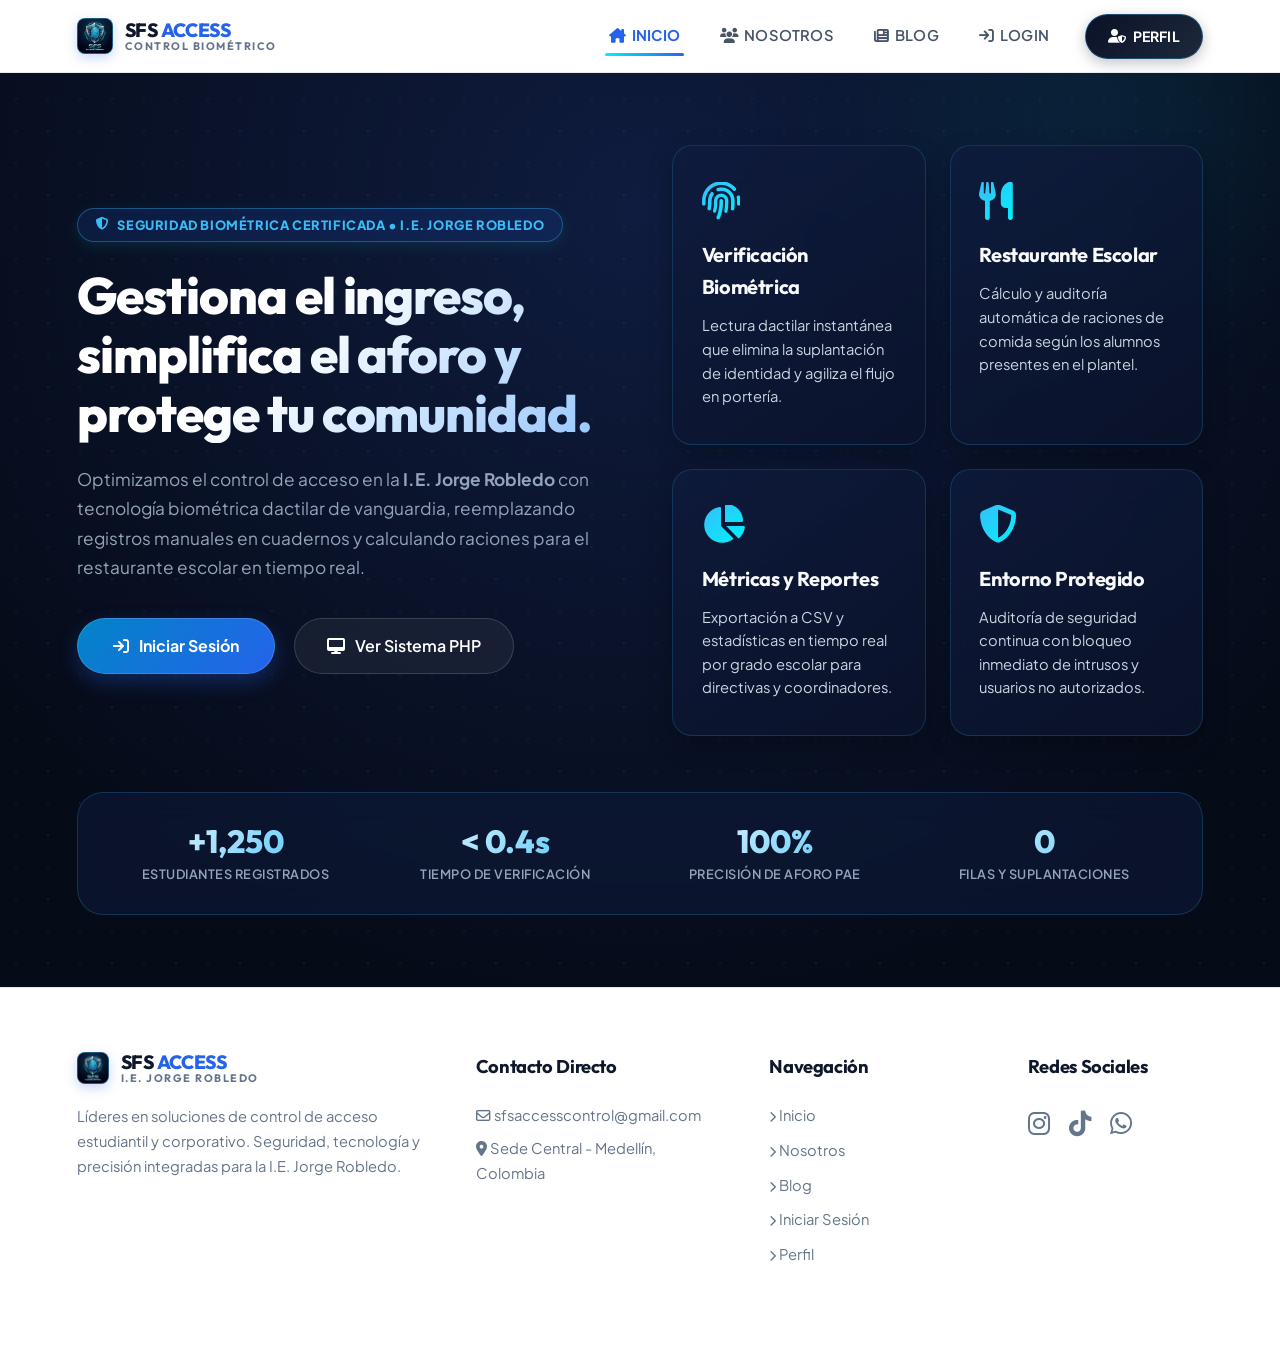
==== docs/mockups/index.html @ a1b6cde6 "Initial commit" ====
<!DOCTYPE html>
<html lang="es">
<head>
    <meta charset="UTF-8">
    <meta name="viewport" content="width=device-width, initial-scale=1.0">
    <title>SFS Access Control - Seguridad y Control Biométrico Institucional</title>
    <link rel="icon" type="image/svg+xml" href="../../assets/img/favicon.svg">
    <link rel="stylesheet" href="../../assets/css/styles.css">
    <!-- FontAwesome 6 Icons CDN -->
    <link rel="stylesheet" href="https://cdnjs.cloudflare.com/ajax/libs/font-awesome/6.4.0/css/all.min.css" integrity="sha512-iecdLmaskl7CVkqkXNQ/ZH/XLlvWZOJyj7Yy7tcenmpD1ypASozpmT/E0iPtmFIB46ZmdtAc9eNBvH0H/ZpiBw==" crossorigin="anonymous" referrerpolicy="no-referrer" />
</head>

<body>
    <!-- NAVBAR -->
    <nav class="navbar">
        <a href="index.html" class="logo">
            <div class="logo-icon-emblem">
                <img src="../../assets/img/sfs-logo-emblem.png" alt="SFS Logo" onerror="this.parentElement.innerHTML='<i class=\'fa-solid fa-fingerprint\'></i>'">
            </div>
            <div class="logo-title-group">
                <span class="logo-brand-text">SFS <span>ACCESS</span></span>
                <span class="logo-tag-text">CONTROL BIOMÉTRICO</span>
            </div>
        </a>
        <ul class="nav-links">
            <li><a href="index.html" class="active"><i class="fa-solid fa-house-chimney"></i> INICIO</a></li>
            <li><a href="nosotros.html"><i class="fa-solid fa-users"></i> NOSOTROS</a></li>
            <li><a href="blog.html"><i class="fa-solid fa-newspaper"></i> BLOG</a></li>
            <li><a href="login.html"><i class="fa-solid fa-arrow-right-to-bracket"></i> LOGIN</a></li>
            <li><a href="perfil.html" class="btn-perfil"><i class="fa-solid fa-user-shield"></i> PERFIL</a></li>
        </ul>
    </nav>

    <!-- HERO SECTION -->
    <main class="hero-dark">
        <div style="width: 100%; max-width: 1320px; margin: auto; position: relative; z-index: 10;">
            <div class="inicio-container">
                <div>
                    <div class="tag-badge">
                        <i class="fa-solid fa-shield-halved"></i> SEGURIDAD BIOMÉTRICA CERTIFICADA &bull; I.E. JORGE ROBLEDO
                    </div>
                    <h1 class="hero-title">Gestiona el ingreso, simplifica el aforo y protege tu comunidad.</h1>
                    <p class="hero-desc">
                        Optimizamos el control de acceso en la <strong>I.E. Jorge Robledo</strong> con tecnología biométrica dactilar de vanguardia, reemplazando registros manuales en cuadernos y calculando raciones para el restaurante escolar en tiempo real.
                    </p>
                    <div class="hero-btn-group">
                        <a href="login.html" class="btn-primary">
                            <i class="fa-solid fa-arrow-right-to-bracket"></i> Iniciar Sesión
                        </a>
                        <a href="login.php" class="btn-secondary-dark">
                            <i class="fa-solid fa-desktop"></i> Ver Sistema PHP
                        </a>
                    </div>
                </div>

                <div class="cards-2x2">
                    <div class="feature-card">
                        <i class="fa-solid fa-fingerprint"></i>
                        <h3>Verificación Biométrica</h3>
                        <p>Lectura dactilar instantánea que elimina la suplantación de identidad y agiliza el flujo en portería.</p>
                    </div>
                    <div class="feature-card">
                        <i class="fa-solid fa-utensils"></i>
                        <h3>Restaurante Escolar</h3>
                        <p>Cálculo y auditoría automática de raciones de comida según los alumnos presentes en el plantel.</p>
                    </div>
                    <div class="feature-card">
                        <i class="fa-solid fa-chart-pie"></i>
                        <h3>Métricas y Reportes</h3>
                        <p>Exportación a CSV y estadísticas en tiempo real por grado escolar para directivas y coordinadores.</p>
                    </div>
                    <div class="feature-card">
                        <i class="fa-solid fa-shield-halved"></i>
                        <h3>Entorno Protegido</h3>
                        <p>Auditoría de seguridad continua con bloqueo inmediato de intrusos y usuarios no autorizados.</p>
                    </div>
                </div>
            </div>

            <!-- Stats Bar -->
            <div class="stats-strip">
                <div class="stat-item">
                    <div class="stat-number">+1,250</div>
                    <div class="stat-label">Estudiantes Registrados</div>
                </div>
                <div class="stat-item">
                    <div class="stat-number">&lt; 0.4s</div>
                    <div class="stat-label">Tiempo de Verificación</div>
                </div>
                <div class="stat-item">
                    <div class="stat-number">100%</div>
                    <div class="stat-label">Precisión de Aforo PAE</div>
                </div>
                <div class="stat-item">
                    <div class="stat-number">0</div>
                    <div class="stat-label">Filas y Suplantaciones</div>
                </div>
            </div>
        </div>
    </main>

    <!-- FOOTER -->
    <footer class="footer">
        <div class="footer-grid">
            <div class="footer-col">
                <a href="index.html" class="logo" style="margin-bottom: 1.2rem; display: inline-flex;">
                    <div class="logo-icon-emblem" style="width: 32px; height: 32px;">
                        <img src="../../assets/img/sfs-logo-emblem.png" alt="SFS Logo">
                    </div>
                    <div class="logo-title-group">
                        <span class="logo-brand-text">SFS <span>ACCESS</span></span>
                        <span class="logo-tag-text">I.E. JORGE ROBLEDO</span>
                    </div>
                </a>
                <p>Líderes en soluciones de control de acceso estudiantil y corporativo. Seguridad, tecnología y precisión integradas para la I.E. Jorge Robledo.</p>
            </div>
            <div class="footer-col">
                <h4>Contacto Directo</h4>
                <p><i class="fa-regular fa-envelope"></i> sfsaccesscontrol@gmail.com</p>
                <p style="margin-top: 0.5rem;"><i class="fa-solid fa-location-dot"></i> Sede Central - Medellín, Colombia</p>
            </div>
            <div class="footer-col">
                <h4>Navegación</h4>
                <ul>
                    <li><a href="index.html"><i class="fa-solid fa-chevron-right me-1" style="font-size: 0.7rem;"></i> Inicio</a></li>
                    <li><a href="nosotros.html"><i class="fa-solid fa-chevron-right me-1" style="font-size: 0.7rem;"></i> Nosotros</a></li>
                    <li><a href="blog.html"><i class="fa-solid fa-chevron-right me-1" style="font-size: 0.7rem;"></i> Blog</a></li>
                    <li><a href="login.html"><i class="fa-solid fa-chevron-right me-1" style="font-size: 0.7rem;"></i> Iniciar Sesión</a></li>
                    <li><a href="perfil.html"><i class="fa-solid fa-chevron-right me-1" style="font-size: 0.7rem;"></i> Perfil</a></li>
                </ul>
            </div>
            <div class="footer-col">
                <h4>Redes Sociales</h4>
                <div class="social-icons">
                    <a href="#" title="Instagram"><i class="fa-brands fa-instagram"></i></a>
                    <a href="#" title="TikTok"><i class="fa-brands fa-tiktok"></i></a>
                    <a href="#" title="WhatsApp"><i class="fa-brands fa-whatsapp"></i></a>
                </div>
            </div>
        </div>
    </footer>

</body>
</html>
---- assets/css/styles.css ----
/* ==========================================================================
   PROYECTO: SFS ACCESS CONTROL - I.E. JORGE ROBLEDO
   SISTEMA DE DISEÑO ULTRA PREMIUM & CYBER-SECURITY BIOMETRIC
   ========================================================================== */

@import url('https://fonts.googleapis.com/css2?family=Outfit:wght@300;400;500;600;700;800;900&family=Plus+Jakarta+Sans:wght@300;400;500;600;700;800&family=JetBrains+Mono:wght@400;500;600;700&display=swap');

:root {
    /* Paleta Principal & Tonos Cyber */
    --primary: #060b18;
    --primary-surface: #0b132b;
    --primary-card: #0f1c3f;
    --primary-border: rgba(56, 189, 248, 0.18);
    
    /* Acentos & Gradientes Neón */
    --accent-blue: #2563eb;
    --accent-blue-light: #3b82f6;
    --accent-cyan: #00f2fe;
    --accent-glow: #38bdf8;
    --accent-emerald: #10b981;
    --accent-rose: #f43f5e;
    --accent-amber: #f59e0b;
    --accent-purple: #8b5cf6;
    
    --grad-primary: linear-gradient(135deg, #0a1128 0%, #101f42 50%, #060b18 100%);
    --grad-cyber: linear-gradient(135deg, #00f2fe 0%, #2563eb 100%);
    --grad-glow: linear-gradient(135deg, #38bdf8 0%, #818cf8 100%);
    --grad-dark-card: linear-gradient(145deg, rgba(15, 28, 63, 0.7) 0%, rgba(11, 19, 43, 0.85) 100%);
    --grad-glass: linear-gradient(135deg, rgba(255, 255, 255, 0.08) 0%, rgba(255, 255, 255, 0.02) 100%);
    --grad-button: linear-gradient(135deg, #0284c7 0%, #2563eb 100%);
    
    /* Superficies y Textos */
    --bg-main: #060b18;
    --bg-surface: #0b1329;
    --bg-light: #f8fafc;
    --bg-white: #ffffff;
    --text-primary: #ffffff;
    --text-secondary: #94a3b8;
    --text-muted: #64748b;
    --text-dark: #0f172a;
    --text-dark-muted: #475569;
    
    /* Estados Semánticos */
    --success: #10b981;
    --success-bg: rgba(16, 185, 129, 0.12);
    --warning: #f59e0b;
    --warning-bg: rgba(245, 158, 11, 0.12);
    --danger: #ef4444;
    --danger-bg: rgba(239, 68, 68, 0.12);
    --info: #0ea5e9;
    --info-bg: rgba(14, 165, 233, 0.12);
    
    /* Geometría y Efectos */
    --radius-sm: 8px;
    --radius-md: 14px;
    --radius-lg: 20px;
    --radius-xl: 26px;
    --radius-pill: 9999px;
    
    --border-glass: 1px solid rgba(255, 255, 255, 0.1);
    --border-glass-hover: 1px solid rgba(56, 189, 248, 0.4);
    --border-card-light: 1px solid #e2e8f0;
    
    --shadow-subtle: 0 4px 20px rgba(0, 0, 0, 0.04);
    --shadow-card: 0 10px 30px rgba(0, 0, 0, 0.08);
    --shadow-card-dark: 0 15px 35px rgba(0, 0, 0, 0.35);
    --shadow-glow: 0 0 25px rgba(0, 242, 254, 0.25);
    --shadow-button: 0 8px 20px rgba(37, 99, 235, 0.3);
    
    --transition: all 0.3s cubic-bezier(0.4, 0, 0.2, 1);
    --transition-fast: all 0.15s ease-out;
}

/* ==========================================================================
   RESET Y TIPOGRAFÍA BASE (CRÍTICO: No sobreescribir FontAwesome en *::before)
   ========================================================================== */
*, *::before, *::after {
    margin: 0;
    padding: 0;
    box-sizing: border-box;
}

body {
    font-family: 'Plus Jakarta Sans', -apple-system, BlinkMacSystemFont, 'Segoe UI', Roboto, sans-serif;
    background-color: var(--bg-light);
    color: var(--text-dark);
    line-height: 1.6;
    display: flex;
    flex-direction: column;
    min-height: 100vh;
    overflow-x: hidden;
    -webkit-font-smoothing: antialiased;
    -moz-osx-font-smoothing: grayscale;
}

button, input, select, textarea {
    font-family: 'Plus Jakarta Sans', -apple-system, BlinkMacSystemFont, 'Segoe UI', Roboto, sans-serif;
}

h1, h2, h3, h4, h5, h6 {
    font-family: 'Outfit', -apple-system, BlinkMacSystemFont, sans-serif;
    letter-spacing: -0.02em;
    font-weight: 700;
}

main {
    flex: 1;
}

/* Soporte y Estabilidad FontAwesome */
.fa, .fas, .far, .fal, .fab, .fa-solid, .fa-regular, .fa-brands {
    display: inline-block;
    line-height: 1;
    text-rendering: auto;
    -webkit-font-smoothing: antialiased;
}

/* ==========================================================================
   BARRA DE NAVEGACIÓN (NAVBAR)
   ========================================================================== */
.navbar {
    background: rgba(255, 255, 255, 0.9);
    backdrop-filter: blur(18px);
    -webkit-backdrop-filter: blur(18px);
    padding: 0.85rem 6%;
    display: flex;
    justify-content: space-between;
    align-items: center;
    position: sticky;
    top: 0;
    z-index: 1000;
    border-bottom: 1px solid rgba(226, 232, 240, 0.8);
    transition: var(--transition);
}

.logo {
    display: flex;
    align-items: center;
    gap: 12px;
    text-decoration: none;
    color: var(--text-dark);
    font-family: 'Outfit', sans-serif;
    font-weight: 800;
    font-size: 1.3rem;
    letter-spacing: -0.4px;
    transition: var(--transition);
}

.logo-img {
    height: 38px;
    width: auto;
    max-width: 175px;
    object-fit: contain;
    transition: var(--transition);
}

.logo-icon-emblem {
    width: 36px;
    height: 36px;
    border-radius: var(--radius-sm);
    background: var(--grad-primary);
    border: 1px solid rgba(56, 189, 248, 0.4);
    display: flex;
    align-items: center;
    justify-content: center;
    box-shadow: 0 4px 12px rgba(37, 99, 235, 0.25);
    color: var(--accent-cyan);
    font-size: 1.25rem;
    transition: var(--transition);
    overflow: hidden;
}

.logo-icon-emblem img {
    width: 100%;
    height: 100%;
    object-fit: cover;
}

.logo:hover .logo-icon-emblem {
    transform: scale(1.08) rotate(3deg);
    box-shadow: 0 6px 18px rgba(0, 242, 254, 0.4);
    border-color: var(--accent-cyan);
}

.logo-title-group {
    display: flex;
    flex-direction: column;
    line-height: 1.1;
}

.logo-brand-text {
    font-size: 1.2rem;
    font-weight: 800;
    color: #0f172a;
    letter-spacing: -0.3px;
}

.logo-brand-text span {
    color: var(--accent-blue);
}

.logo-tag-text {
    font-size: 0.68rem;
    font-weight: 700;
    letter-spacing: 1.5px;
    color: #64748b;
    text-transform: uppercase;
}

.nav-links {
    display: flex;
    align-items: center;
    gap: 2rem;
    list-style: none;
}

.nav-links li {
    list-style: none;
}

.nav-links a {
    text-decoration: none;
    color: #475569;
    font-weight: 600;
    font-size: 0.92rem;
    letter-spacing: 0.2px;
    position: relative;
    padding: 6px 4px;
    transition: var(--transition);
    display: inline-flex;
    align-items: center;
    gap: 6px;
}

.nav-links a:hover {
    color: var(--accent-blue);
}

.nav-links a.active {
    color: var(--accent-blue);
    font-weight: 700;
}

.nav-links a.active::after {
    content: '';
    position: absolute;
    bottom: -2px;
    left: 0;
    width: 100%;
    height: 3px;
    background: var(--grad-cyber);
    border-radius: var(--radius-pill);
}

.btn-perfil {
    background: linear-gradient(135deg, #0a1128 0%, #1e293b 100%) !important;
    color: #ffffff !important;
    padding: 0.65rem 1.4rem !important;
    border-radius: var(--radius-pill);
    font-weight: 700 !important;
    font-size: 0.88rem !important;
    box-shadow: 0 4px 14px rgba(10, 17, 40, 0.25);
    transition: var(--transition);
    border: 1px solid rgba(56, 189, 248, 0.3) !important;
    display: inline-flex;
    align-items: center;
    gap: 8px;
}

.btn-perfil:hover {
    background: linear-gradient(135deg, #1e293b 0%, #2563eb 100%) !important;
    transform: translateY(-2px);
    box-shadow: 0 6px 20px rgba(37, 99, 235, 0.35);
    color: #ffffff !important;
}

.btn-perfil.active::after {
    display: none !important;
}

/* ==========================================================================
   HERO DARK & FONDOS CYBERNETICOS
   ========================================================================== */
.hero-dark {
    background: radial-gradient(circle at 50% 15%, #0f1c3f 0%, #060b18 80%);
    color: #ffffff;
    padding: 4.5rem 6%;
    min-height: 86vh;
    display: flex;
    align-items: center;
    justify-content: center;
    position: relative;
    overflow: hidden;
}

.hero-dark::before {
    content: '';
    position: absolute;
    width: 140%;
    height: 140%;
    top: -20%;
    left: -20%;
    background-image: 
        radial-gradient(rgba(56, 189, 248, 0.08) 1px, transparent 1px),
        radial-gradient(rgba(37, 99, 235, 0.04) 1px, transparent 1px);
    background-size: 32px 32px, 64px 64px;
    background-position: 0 0, 16px 16px;
    pointer-events: none;
}

.hero-dark::after {
    content: '';
    position: absolute;
    top: -30%;
    right: -10%;
    width: 600px;
    height: 600px;
    background: radial-gradient(circle, rgba(0, 242, 254, 0.1) 0%, transparent 65%);
    border-radius: 50%;
    filter: blur(80px);
    pointer-events: none;
}

.inicio-container {
    display: grid;
    grid-template-columns: 1.15fr 1.15fr;
    gap: 4rem;
    align-items: center;
    width: 100%;
    max-width: 1320px;
    position: relative;
    z-index: 10;
}

.tag-badge {
    display: inline-flex;
    align-items: center;
    gap: 8px;
    background: rgba(37, 99, 235, 0.15);
    border: 1px solid rgba(56, 189, 248, 0.35);
    color: var(--accent-glow);
    padding: 6px 18px;
    border-radius: var(--radius-pill);
    font-size: 0.8rem;
    font-weight: 800;
    letter-spacing: 0.6px;
    margin-bottom: 1.5rem;
    backdrop-filter: blur(12px);
    box-shadow: 0 4px 15px rgba(0, 242, 254, 0.1);
}

.hero-title {
    font-size: 3.2rem;
    line-height: 1.15;
    margin-bottom: 1.4rem;
    font-weight: 800;
    color: #ffffff;
    background: linear-gradient(135deg, #ffffff 40%, #93c5fd 100%);
    -webkit-background-clip: text;
    -webkit-text-fill-color: transparent;
}

.hero-desc {
    color: #94a3b8;
    margin-bottom: 2.2rem;
    font-size: 1.08rem;
    line-height: 1.7;
    max-width: 540px;
}

.hero-btn-group {
    display: flex;
    align-items: center;
    gap: 1.2rem;
    flex-wrap: wrap;
}

.btn-primary {
    background: var(--grad-button);
    color: #ffffff !important;
    padding: 0.9rem 2.2rem;
    border-radius: var(--radius-pill);
    font-weight: 700;
    font-size: 1rem;
    text-decoration: none;
    border: 1px solid rgba(255, 255, 255, 0.15);
    cursor: pointer;
    display: inline-flex;
    align-items: center;
    gap: 10px;
    box-shadow: var(--shadow-button);
    transition: var(--transition);
}

.btn-primary:hover {
    transform: translateY(-3px);
    box-shadow: 0 12px 28px rgba(2, 132, 199, 0.45);
    background: linear-gradient(135deg, #0284c7 0%, #1d4ed8 100%);
    color: #ffffff;
}

.btn-secondary-dark {
    background: rgba(255, 255, 255, 0.06);
    color: #ffffff !important;
    padding: 0.9rem 2rem;
    border-radius: var(--radius-pill);
    font-weight: 600;
    font-size: 1rem;
    text-decoration: none;
    border: 1px solid rgba(255, 255, 255, 0.15);
    transition: var(--transition);
    display: inline-flex;
    align-items: center;
    gap: 10px;
    backdrop-filter: blur(10px);
}

.btn-secondary-dark:hover {
    background: rgba(255, 255, 255, 0.12);
    border-color: rgba(56, 189, 248, 0.4);
    transform: translateY(-3px);
    color: var(--accent-glow) !important;
}

/* Feature Cards 2x2 */
.cards-2x2 {
    display: grid;
    grid-template-columns: 1fr 1fr;
    gap: 1.5rem;
}

.feature-card {
    background: var(--grad-dark-card);
    backdrop-filter: blur(20px);
    -webkit-backdrop-filter: blur(20px);
    border: 1px solid var(--primary-border);
    padding: 2.2rem 1.8rem;
    border-radius: var(--radius-lg);
    color: #ffffff;
    transition: var(--transition);
    position: relative;
    overflow: hidden;
    box-shadow: 0 10px 25px rgba(0, 0, 0, 0.25);
}

.feature-card::before {
    content: '';
    position: absolute;
    top: 0; left: 0; right: 0; height: 3px;
    background: linear-gradient(90deg, transparent, rgba(56, 189, 248, 0.8), transparent);
    opacity: 0;
    transition: var(--transition);
}

.feature-card:hover {
    transform: translateY(-6px);
    background: linear-gradient(145deg, rgba(21, 38, 82, 0.8) 0%, rgba(15, 25, 56, 0.9) 100%);
    border-color: rgba(56, 189, 248, 0.45);
    box-shadow: 0 20px 40px rgba(0, 0, 0, 0.45), var(--shadow-glow);
}

.feature-card:hover::before {
    opacity: 1;
}

.feature-card i {
    font-size: 2.4rem;
    margin-bottom: 1.2rem;
    background: linear-gradient(135deg, #38bdf8 0%, #00f2fe 100%);
    -webkit-background-clip: text;
    -webkit-text-fill-color: transparent;
    display: inline-block;
    transition: var(--transition);
}

.feature-card:hover i {
    transform: scale(1.1);
}

.feature-card h3 {
    font-size: 1.25rem;
    margin-bottom: 0.7rem;
    color: #f8fafc;
}

.feature-card p {
    font-size: 0.92rem;
    color: #cbd5e1;
    line-height: 1.6;
}

/* Stats Counter Bar */
.stats-strip {
    display: grid;
    grid-template-columns: repeat(4, 1fr);
    gap: 1.5rem;
    margin-top: 3.5rem;
    padding: 1.8rem 2.2rem;
    background: rgba(15, 28, 63, 0.5);
    border: 1px solid rgba(56, 189, 248, 0.2);
    border-radius: var(--radius-xl);
    backdrop-filter: blur(16px);
}

.stat-item {
    text-align: center;
}

.stat-number {
    font-family: 'Outfit', sans-serif;
    font-size: 2rem;
    font-weight: 800;
    color: #ffffff;
    background: linear-gradient(135deg, #ffffff 0%, #38bdf8 100%);
    -webkit-background-clip: text;
    -webkit-text-fill-color: transparent;
    line-height: 1.2;
}

.stat-label {
    font-size: 0.8rem;
    font-weight: 600;
    color: #94a3b8;
    text-transform: uppercase;
    letter-spacing: 0.5px;
    margin-top: 4px;
}

/* ==========================================================================
   MODULO DE AUTENTICACIÓN (LOGIN & REGISTRO)
   ========================================================================== */
.login-wrapper {
    display: grid;
    grid-template-columns: 1fr 1.32fr 1fr;
    gap: 2.2rem;
    width: 100%;
    max-width: 1280px;
    align-items: stretch;
    margin: auto;
    position: relative;
    z-index: 10;
}

.side-column {
    display: flex;
    flex-direction: column;
    justify-content: space-between;
    gap: 1.5rem;
}

.side-info-card {
    background: var(--grad-dark-card);
    backdrop-filter: blur(20px);
    -webkit-backdrop-filter: blur(20px);
    border: 1px solid rgba(56, 189, 248, 0.2);
    border-radius: var(--radius-xl);
    padding: 2.2rem 1.8rem;
    color: #ffffff;
    text-align: center;
    flex: 1;
    display: flex;
    flex-direction: column;
    justify-content: center;
    align-items: center;
    box-shadow: 0 10px 30px rgba(0, 0, 0, 0.35);
    transition: var(--transition);
    position: relative;
    overflow: hidden;
}

.side-info-card::before {
    content: '';
    position: absolute;
    top: 0; left: 0; right: 0; height: 3px;
    background: linear-gradient(90deg, transparent, rgba(56, 189, 248, 0.7), transparent);
    opacity: 0;
    transition: var(--transition);
}

.side-info-card:hover {
    transform: translateY(-4px);
    background: linear-gradient(145deg, rgba(20, 36, 78, 0.8) 0%, rgba(13, 23, 50, 0.9) 100%);
    border-color: rgba(56, 189, 248, 0.45);
    box-shadow: 0 15px 35px rgba(0, 0, 0, 0.45), var(--shadow-glow);
}

.side-info-card:hover::before {
    opacity: 1;
}

.side-card-icon-box {
    width: 64px;
    height: 64px;
    border-radius: 18px;
    background: rgba(14, 165, 233, 0.12);
    border: 1px solid rgba(56, 189, 248, 0.3);
    display: flex;
    align-items: center;
    justify-content: center;
    margin-bottom: 1.2rem;
    color: var(--accent-cyan);
    font-size: 2rem;
    box-shadow: 0 8px 20px rgba(0, 242, 254, 0.15);
    transition: var(--transition);
}

.side-info-card:hover .side-card-icon-box {
    transform: scale(1.1);
    background: rgba(14, 165, 233, 0.2);
    border-color: var(--accent-cyan);
}

.side-info-card h4 {
    font-size: 1.22rem;
    font-weight: 700;
    margin-bottom: 0.5rem;
    color: #ffffff;
}

.side-info-card p {
    font-size: 0.9rem;
    line-height: 1.6;
    color: #cbd5e1;
}

/* Tarjeta Central de Autenticación */
.login-card {
    background: #ffffff;
    padding: 3rem 2.5rem;
    border-radius: var(--radius-xl);
    width: 100%;
    text-align: center;
    color: var(--text-dark);
    box-shadow: 0 25px 60px -15px rgba(0, 0, 0, 0.5), 0 0 30px rgba(0, 242, 254, 0.15);
    display: flex;
    flex-direction: column;
    justify-content: center;
    border: 1px solid rgba(226, 232, 240, 0.9);
    position: relative;
}

.login-icon-box {
    width: 68px;
    height: 68px;
    border-radius: 20px;
    background: var(--grad-primary);
    border: 2px solid rgba(56, 189, 248, 0.35);
    display: flex;
    align-items: center;
    justify-content: center;
    margin: 0 auto 1.2rem auto;
    color: var(--accent-cyan);
    font-size: 1.8rem;
    box-shadow: 0 10px 25px rgba(10, 17, 40, 0.25);
    overflow: hidden;
    position: relative;
}

.login-icon-box img {
    width: 100%;
    height: 100%;
    object-fit: cover;
}

.login-card h2 {
    font-size: 1.65rem;
    font-weight: 800;
    color: #0f172a;
    margin-bottom: 0.3rem;
    letter-spacing: -0.5px;
}

.login-card p.subtitle {
    color: #64748b;
    font-size: 0.92rem;
    font-weight: 500;
    margin-bottom: 1.8rem;
}

/* Alertas Auth */
.alert-auth {
    padding: 0.85rem 1.1rem;
    border-radius: var(--radius-md);
    font-size: 0.88rem;
    margin-bottom: 1.3rem;
    text-align: left;
    display: flex;
    align-items: center;
    gap: 10px;
    font-weight: 500;
}

.alert-auth-danger {
    background-color: #fef2f2;
    color: #991b1b;
    border: 1px solid #fecaca;
}

.alert-auth-success {
    background-color: #f0fdf4;
    color: #166534;
    border: 1px solid #bbf7d0;
}

/* Form Groups & Inputs */
.form-group {
    text-align: left;
    margin-bottom: 1.25rem;
    position: relative;
}

.form-group label {
    display: flex;
    align-items: center;
    gap: 6px;
    font-size: 0.76rem;
    font-weight: 800;
    color: #334155;
    letter-spacing: 0.6px;
    margin-bottom: 0.45rem;
    text-transform: uppercase;
}

.input-with-icon {
    position: relative;
    display: flex;
    align-items: center;
}

.input-with-icon i.input-icon-left {
    position: absolute;
    left: 1rem;
    color: #94a3b8;
    font-size: 1rem;
    pointer-events: none;
    transition: var(--transition);
}

.input-with-icon input, 
.input-with-icon select,
.form-group input, 
.form-group select {
    width: 100%;
    padding: 0.85rem 1.1rem 0.85rem 2.8rem;
    border-radius: var(--radius-md);
    border: 1.5px solid #e2e8f0;
    background: #f8fafc;
    outline: none;
    font-size: 0.94rem;
    color: #1e293b;
    font-weight: 500;
    transition: var(--transition);
}

.input-without-icon input,
.form-group input:not(.input-with-icon input) {
    padding: 0.85rem 1.1rem;
}

.form-group input:focus, .form-group select:focus {
    border-color: var(--accent-blue);
    background: #ffffff;
    box-shadow: 0 0 0 4px rgba(37, 99, 235, 0.12);
}

.input-with-icon input:focus + i.input-icon-left,
.input-with-icon input:focus ~ i.input-icon-left {
    color: var(--accent-blue);
}

.form-grid-2 {
    display: grid;
    grid-template-columns: 1fr 1fr;
    gap: 1rem;
}

.form-options {
    display: flex;
    justify-content: space-between;
    align-items: center;
    font-size: 0.84rem;
    color: #64748b;
    margin-bottom: 1.2rem;
}

.form-options a {
    color: var(--accent-blue);
    text-decoration: none;
    font-weight: 600;
    transition: var(--transition);
}

.form-options a:hover {
    text-decoration: underline;
    color: #1d4ed8;
}

.form-check-inline {
    display: flex;
    align-items: center;
    gap: 8px;
    cursor: pointer;
    user-select: none;
}

.form-check-inline input[type="checkbox"] {
    accent-color: var(--accent-blue);
    width: 16px;
    height: 16px;
    cursor: pointer;
}

.btn-submit {
    width: 100%;
    background: linear-gradient(135deg, #0a1128 0%, #1e293b 100%);
    color: #ffffff;
    padding: 0.95rem 1.5rem;
    border: none;
    border-radius: var(--radius-md);
    font-weight: 700;
    font-size: 0.98rem;
    cursor: pointer;
    margin-top: 0.6rem;
    box-shadow: 0 6px 18px rgba(10, 17, 40, 0.25);
    transition: var(--transition);
    display: inline-flex;
    align-items: center;
    justify-content: center;
    gap: 10px;
}

.btn-submit:hover {
    background: linear-gradient(135deg, #1e293b 0%, #2563eb 100%);
    transform: translateY(-2px);
    box-shadow: 0 10px 25px rgba(37, 99, 235, 0.35);
}

.auth-footer {
    margin-top: 1.6rem;
    font-size: 0.9rem;
    color: #475569;
}

.auth-footer a {
    color: var(--accent-blue);
    text-decoration: none;
    font-weight: 700;
}

.auth-footer a:hover {
    text-decoration: underline;
}

/* ==========================================================================
   VISTA DE PÁGINAS GENERALES (PAGE CONTAINER)
   ========================================================================== */
.page-container {
    padding: 4.5rem 6%;
    max-width: 1320px;
    margin: 0 auto;
    width: 100%;
}

.section-tag {
    background: rgba(37, 99, 235, 0.08);
    color: var(--accent-blue);
    padding: 6px 16px;
    border-radius: var(--radius-pill);
    font-size: 0.78rem;
    font-weight: 800;
    text-transform: uppercase;
    letter-spacing: 1.2px;
    display: inline-block;
    margin-bottom: 1rem;
    border: 1px solid rgba(37, 99, 235, 0.2);
}

.section-title {
    font-size: 2.6rem;
    color: var(--text-dark);
    margin-bottom: 1rem;
    font-weight: 800;
    line-height: 1.2;
    letter-spacing: -0.5px;
}

.section-subtitle {
    color: var(--text-muted);
    max-width: 760px;
    margin-bottom: 3.5rem;
    font-size: 1.05rem;
    line-height: 1.7;
}

/* ==========================================================================
   EQUIPO (NOSOTROS) & BLOG CARDS
   ========================================================================== */
.team-grid {
    display: grid;
    grid-template-columns: repeat(auto-fit, minmax(320px, 1fr));
    gap: 2.5rem;
}

.team-card {
    background: #ffffff;
    border-radius: var(--radius-lg);
    overflow: hidden;
    box-shadow: 0 4px 20px rgba(0, 0, 0, 0.04);
    border: 1px solid #e2e8f0;
    transition: var(--transition);
}

.team-card:hover {
    transform: translateY(-8px);
    box-shadow: 0 20px 40px rgba(0, 0, 0, 0.08);
    border-color: #cbd5e1;
}

.team-img {
    width: 100%;
    height: 320px;
    object-fit: cover;
    transition: var(--transition);
}

.team-card:hover .team-img {
    transform: scale(1.03);
}

.team-info {
    padding: 1.8rem;
    background: #ffffff;
}

.team-name {
    font-size: 1.35rem;
    font-weight: 700;
    color: var(--text-dark);
}

.team-role {
    color: var(--accent-blue);
    font-weight: 600;
    font-size: 0.92rem;
    margin: 0.4rem 0 0.8rem 0;
    display: flex;
    align-items: center;
    gap: 6px;
}

.team-desc {
    color: var(--text-muted);
    font-size: 0.92rem;
    line-height: 1.6;
}

/* Blog Cards */
.blog-grid {
    display: grid;
    grid-template-columns: repeat(auto-fit, minmax(280px, 1fr));
    gap: 2rem;
}

.blog-card {
    background: #ffffff;
    padding: 2.4rem 2rem;
    border-radius: var(--radius-lg);
    box-shadow: 0 4px 20px rgba(0, 0, 0, 0.03);
    border: 1px solid #e2e8f0;
    display: flex;
    flex-direction: column;
    transition: var(--transition);
}

.blog-card:hover {
    transform: translateY(-6px);
    box-shadow: 0 20px 40px rgba(0, 0, 0, 0.08);
    border-color: rgba(37, 99, 235, 0.3);
}

.blog-icon {
    width: 58px;
    height: 58px;
    border-radius: var(--radius-md);
    display: flex;
    align-items: center;
    justify-content: center;
    font-size: 1.6rem;
    margin-bottom: 1.6rem;
}

.icon-cyan { background: #e0f2fe; color: #0284c7; }
.icon-blue { background: #dbeafe; color: #2563eb; }
.icon-purple { background: #f3e8ff; color: #9333ea; }
.icon-red { background: #ffe4e6; color: #e11d48; }

.blog-card h3 {
    font-size: 1.3rem;
    color: var(--text-dark);
    margin-bottom: 0.9rem;
    font-weight: 700;
}

.blog-card p {
    color: var(--text-muted);
    font-size: 0.94rem;
    line-height: 1.65;
}

/* ==========================================================================
   PERFIL DE USUARIO
   ========================================================================== */
.profile-header {
    background: #ffffff;
    border-radius: var(--radius-xl);
    padding: 2.2rem;
    display: flex;
    align-items: center;
    gap: 2rem;
    margin-bottom: 2.2rem;
    box-shadow: 0 4px 20px rgba(0, 0, 0, 0.03);
    border: 1px solid #e2e8f0;
}

.profile-avatar-container {
    position: relative;
}

.profile-avatar {
    width: 100px;
    height: 100px;
    border-radius: 50%;
    object-fit: cover;
    border: 3px solid #ffffff;
    box-shadow: 0 4px 15px rgba(0, 0, 0, 0.1);
}

.badge-check {
    position: absolute;
    bottom: 4px;
    right: 2px;
    background: var(--success);
    color: white;
    border-radius: 50%;
    width: 26px;
    height: 26px;
    display: flex;
    align-items: center;
    justify-content: center;
    font-size: 0.8rem;
    border: 2px solid #ffffff;
}

.status-tag {
    background: var(--success-bg);
    color: #166534;
    padding: 3px 12px;
    border-radius: var(--radius-pill);
    font-size: 0.82rem;
    font-weight: 700;
    display: inline-flex;
    align-items: center;
    gap: 4px;
}

.dashboard-grid {
    display: grid;
    grid-template-columns: 2fr 1fr;
    gap: 2.2rem;
}

.dashboard-card {
    background: #ffffff;
    border-radius: var(--radius-xl);
    padding: 2.2rem;
    box-shadow: 0 4px 20px rgba(0, 0, 0, 0.03);
    border: 1px solid #e2e8f0;
}

.card-header-flex {
    display: flex;
    justify-content: space-between;
    align-items: center;
    margin-bottom: 1.8rem;
}

.table-custom {
    width: 100%;
    border-collapse: collapse;
}

.table-custom th {
    text-align: left;
    color: var(--text-muted);
    font-size: 0.78rem;
    padding-bottom: 1.2rem;
    text-transform: uppercase;
    letter-spacing: 0.8px;
    font-weight: 700;
}

.table-custom td {
    padding: 1.1rem 0;
    border-top: 1px solid #f1f5f9;
    font-size: 0.92rem;
}

.badge-status {
    padding: 4px 14px;
    border-radius: var(--radius-pill);
    font-size: 0.8rem;
    font-weight: 700;
    display: inline-block;
}

.status-approved { background: var(--success-bg); color: #15803d; }
.status-denied { background: var(--danger-bg); color: #b91c1c; }

.quick-action-item {
    display: flex;
    align-items: center;
    gap: 1.2rem;
    padding: 1.2rem;
    border-radius: var(--radius-md);
    background: #f8fafc;
    border: 1px solid #e2e8f0;
    margin-bottom: 1.2rem;
    text-decoration: none;
    color: var(--text-dark);
    transition: var(--transition);
}

.quick-action-item:hover {
    background: #f1f5f9;
    border-color: #cbd5e1;
    transform: translateX(4px);
}

.quick-action-item.danger {
    border-color: #fecaca;
    background: #fef2f2;
}

.quick-action-item.danger:hover {
    background: #fee2e2;
}

/* ==========================================================================
   FOOTER MODERNO
   ========================================================================== */
.footer {
    background-color: #ffffff;
    padding: 4rem 6% 2rem 6%;
    border-top: 1px solid #e2e8f0;
    margin-top: auto;
}

.footer-grid {
    display: grid;
    grid-template-columns: 2fr 1.4fr 1.2fr 1fr;
    gap: 3rem;
    margin-bottom: 2.5rem;
}

.footer-col h4 {
    color: var(--text-dark);
    margin-bottom: 1.4rem;
    font-size: 1.15rem;
    font-weight: 700;
}

.footer-col p, .footer-col li {
    font-size: 0.92rem;
    color: var(--text-muted);
    line-height: 1.7;
    list-style: none;
}

.footer-col ul li {
    margin-bottom: 0.6rem;
}

.footer-col a {
    color: var(--text-muted);
    text-decoration: none;
    transition: var(--transition);
}

.footer-col a:hover {
    color: var(--accent-blue);
}

.social-icons {
    display: flex;
    gap: 1.2rem;
    font-size: 1.6rem;
}

.social-icons a {
    color: #64748b;
    transition: var(--transition);
}

.social-icons a:hover {
    color: var(--accent-blue);
    transform: translateY(-3px);
}

/* ==========================================================================
   RESPONSIVE DESIGN
   ========================================================================== */
@media (max-width: 1080px) {
    .login-wrapper {
        grid-template-columns: 1fr;
        max-width: 520px;
    }

    .side-column {
        display: grid;
        grid-template-columns: 1fr 1fr;
    }

    .inicio-container, .dashboard-grid {
        grid-template-columns: 1fr;
    }

    .stats-strip {
        grid-template-columns: 1fr 1fr;
    }

    .hero-title {
        font-size: 2.6rem;
    }

    .footer-grid {
        grid-template-columns: 1fr 1fr;
    }
}

@media (max-width: 768px) {
    .navbar {
        flex-direction: column;
        gap: 1rem;
        padding: 1rem;
    }

    .nav-links {
        gap: 1rem;
        flex-wrap: wrap;
        justify-content: center;
    }

    .cards-2x2 {
        grid-template-columns: 1fr;
    }

    .side-column {
        grid-template-columns: 1fr;
    }

    .stats-strip {
        grid-template-columns: 1fr;
    }

    .footer-grid {
        grid-template-columns: 1fr;
    }

    .hero-title {
        font-size: 2.1rem;
    }
    
    .form-grid-2 {
        grid-template-columns: 1fr;
    }
}
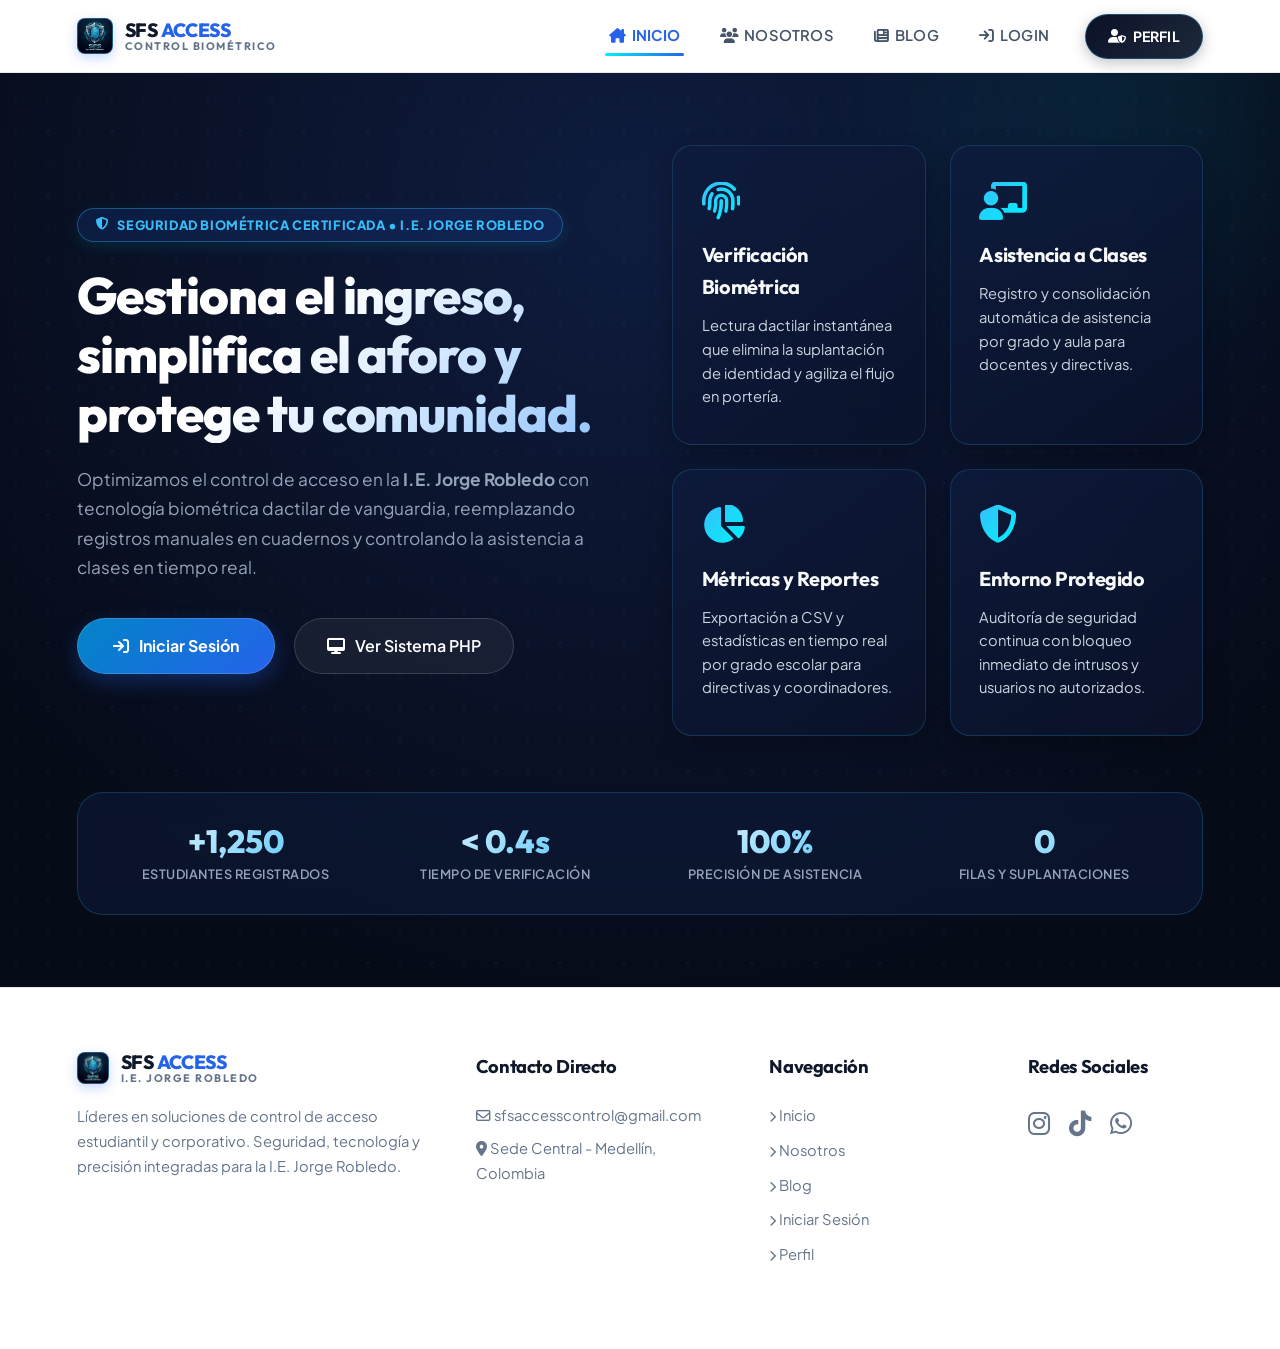
==== commit cbd4cb07: "Eliminar modulo de restaurante escolar y reenfocar en asistencia a clases" ====
--- a/docs/mockups/index.html
+++ b/docs/mockups/index.html
@@ -41,7 +41,7 @@
                     </div>
                     <h1 class="hero-title">Gestiona el ingreso, simplifica el aforo y protege tu comunidad.</h1>
                     <p class="hero-desc">
-                        Optimizamos el control de acceso en la <strong>I.E. Jorge Robledo</strong> con tecnología biométrica dactilar de vanguardia, reemplazando registros manuales en cuadernos y calculando raciones para el restaurante escolar en tiempo real.
+                        Optimizamos el control de acceso en la <strong>I.E. Jorge Robledo</strong> con tecnología biométrica dactilar de vanguardia, reemplazando registros manuales en cuadernos y controlando la asistencia a clases en tiempo real.
                     </p>
                     <div class="hero-btn-group">
                         <a href="login.html" class="btn-primary">
@@ -60,9 +60,9 @@
                         <p>Lectura dactilar instantánea que elimina la suplantación de identidad y agiliza el flujo en portería.</p>
                     </div>
                     <div class="feature-card">
-                        <i class="fa-solid fa-utensils"></i>
-                        <h3>Restaurante Escolar</h3>
-                        <p>Cálculo y auditoría automática de raciones de comida según los alumnos presentes en el plantel.</p>
+                        <i class="fa-solid fa-chalkboard-user"></i>
+                        <h3>Asistencia a Clases</h3>
+                        <p>Registro y consolidación automática de asistencia por grado y aula para docentes y directivas.</p>
                     </div>
                     <div class="feature-card">
                         <i class="fa-solid fa-chart-pie"></i>
@@ -89,7 +89,7 @@
                 </div>
                 <div class="stat-item">
                     <div class="stat-number">100%</div>
-                    <div class="stat-label">Precisión de Aforo PAE</div>
+                    <div class="stat-label">Precisión de Asistencia</div>
                 </div>
                 <div class="stat-item">
                     <div class="stat-number">0</div>
